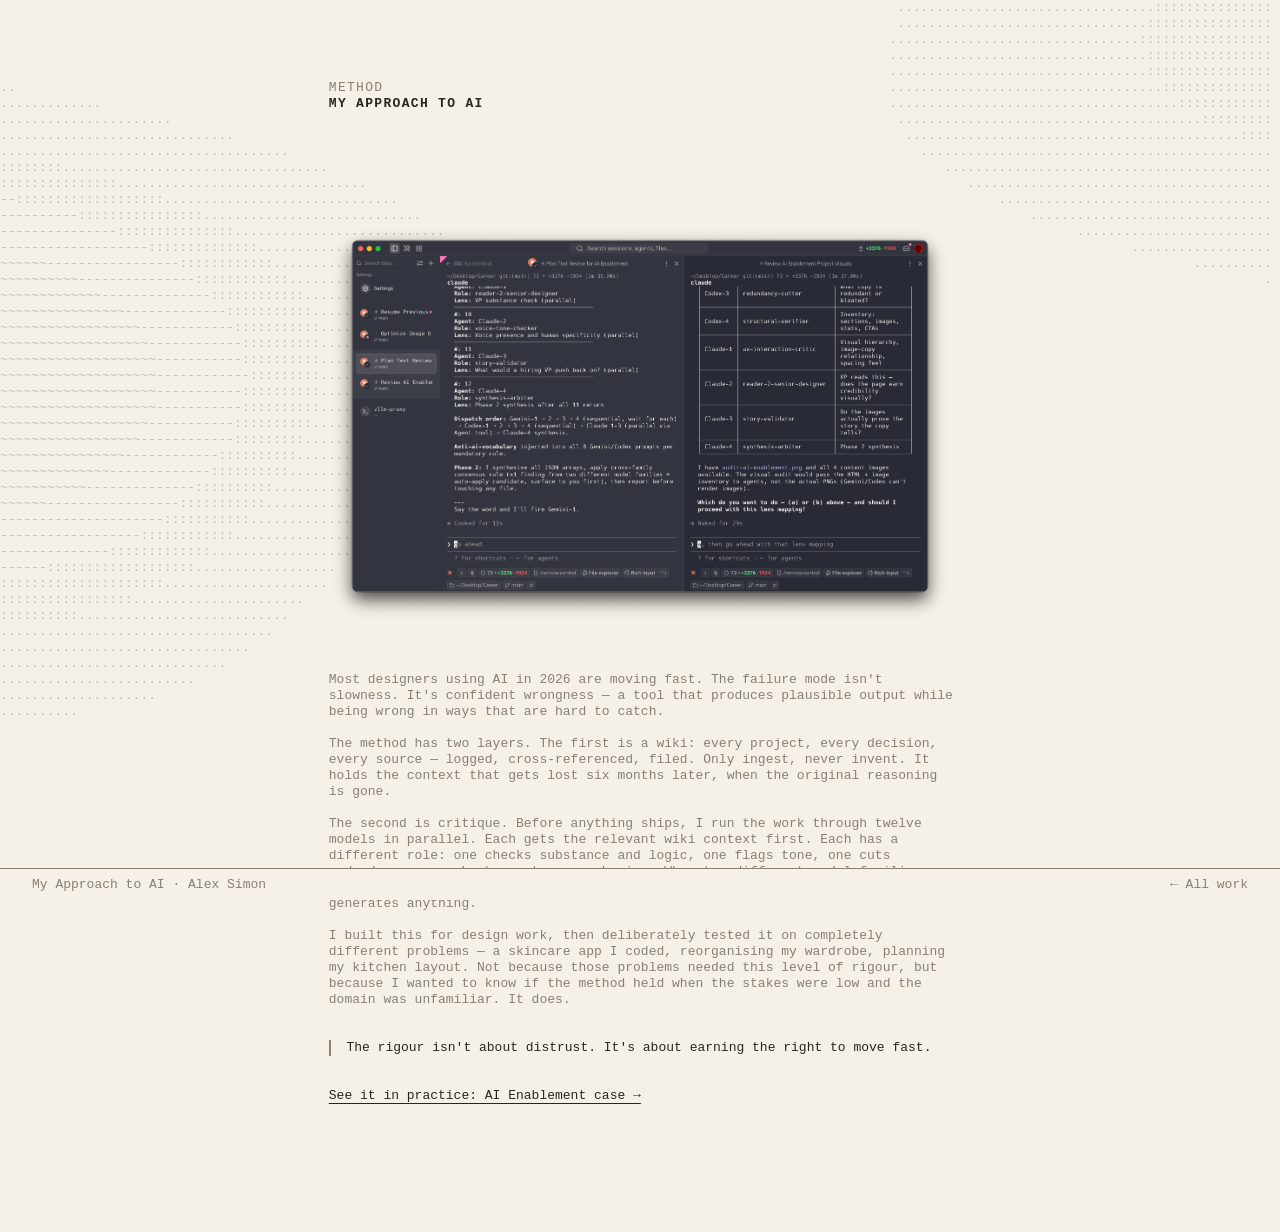
==== ai-approach.html @ 83e124fd "portfolio: initial ship — 6 pages, design system, password protection Co-Authored-By: Claude Sonnet " ====
<!DOCTYPE html>
<html lang="en">
<head>
  <meta charset="UTF-8">
  <meta name="viewport" content="width=device-width, initial-scale=1.0">
  <title>My Approach to AI — Alex Simon</title>
  <link rel="stylesheet" href="system.css">
  <style>
    html, body { position: relative; }
    /* ai-approach hero has no meta block — extra bottom padding to breathe */
    .hero { padding-bottom: 80px; }
    section:not(.full):not(.wide) { background: transparent; }
  </style>
</head>
<body>

<pre id="wind-global" aria-hidden="true" role="presentation"></pre>

<div class="page">

  <!-- HERO -->
  <div class="hero">
    <div class="hero-inner">
      <p class="hero-label"><span class="hero-text-bg">Method</span></p>
      <h1><span class="hero-text-bg scramble">My Approach to AI</span></h1>
    </div>
  </div>

  <!-- HERO IMAGE -->
  <section class="full">
    <div style="max-width:720px;margin:0 auto;padding:0 48px;box-sizing:border-box;">
      <img src="img-ai-enablement-claude-session.png" alt="Claude Code session — 12-agent parallel audit in progress, role assignments and dispatch order visible" style="width:100%;display:block;">
    </div>
  </section>

  <!-- CONTENT -->
  <section>
    <p><span class="hero-text-bg">Most designers using AI in 2026 are moving fast. The failure mode isn't slowness. It's confident wrongness — a tool that produces plausible output while being wrong in ways that are hard to catch.</span></p>

    <p><span class="hero-text-bg">The method has two layers. The first is a wiki: every project, every decision, every source — logged, cross-referenced, filed. Only ingest, never invent. It holds the context that gets lost six months later, when the original reasoning is gone.</span></p>

    <p><span class="hero-text-bg">The second is critique. Before anything ships, I run the work through twelve models in parallel. Each gets the relevant wiki context first. Each has a different role: one checks substance and logic, one flags tone, one cuts redundancy, one checks sentence mechanics. When two different model families flag the same issue, I fix it. When only one flags it, I decide. No model generates anything.</span></p>

    <p><span class="hero-text-bg">I built this for design work, then deliberately tested it on completely different problems — a skincare app I coded, reorganising my wardrobe, planning my kitchen layout. Not because those problems needed this level of rigour, but because I wanted to know if the method held when the stakes were low and the domain was unfamiliar. It does.</span></p>

    <div class="callout">
      <p><span class="hero-text-bg">The rigour isn't about distrust. It's about earning the right to move fast.</span></p>
    </div>

    <a href="ai-enablement.html" class="inline-link"><span class="hero-text-bg">See it in practice: AI Enablement case →</span></a>
  </section>

</div><!-- /page -->

<footer>
  <p>My Approach to AI · Alex Simon</p>
  <a href="index.html">← All work</a>
</footer>

<script src="wind.js"></script>
<script>
window.initCasePage({
  heroBasePadding: 80,
  wind: {
    chars:     [' ',' ',' ',' ',' ',' ',' ',' ',' ',' ',' ',' ','.','.',':','-','~','+'],
    threshold: 0.12,
    speed:     0.006
  }
});
</script>

</body>
</html>
---- system.css ----
/*
 * system.css — Portfolio Design System
 * Source of truth for all shared visual styles.
 * Reference: ai-enablement-v3.html
 *
 * PAGE-SPECIFIC overrides stay inline in each HTML file:
 *   - index-v3: body overflow:hidden, height:100%, #grid/#nav/#projects
 *   - case studies: hero/image section specifics, wind pre element
 */

*, *::before, *::after { box-sizing: border-box; margin: 0; padding: 0; }

/* ── TOKENS ──────────────────────────────────────────────────────── */
:root {
  --bg:    #f5f0e8;
  --field: #c8bfae;
  --mid:   #8a8070;
  --text:  #2a2520;
}

/* ── BASE ────────────────────────────────────────────────────────── */
html, body {
  width: 100%;
  background: var(--bg);
}

body {
  font-family: "SF Mono","Fira Mono","Consolas","Menlo",monospace;
  font-size: 13px;
  line-height: 16px;
  letter-spacing: 0;
  color: var(--mid);
  -webkit-font-smoothing: antialiased;
}

/* ── TYPOGRAPHY ──────────────────────────────────────────────────── */
h2 {
  font-size: 13px;
  font-weight: 600;
  text-transform: uppercase;
  letter-spacing: 0.1em;
  color: var(--mid);
  margin-bottom: 16px;
}

h3 {
  font-size: 13px;
  font-weight: 600;
  color: var(--text);
  margin-bottom: 16px;
}

h4 {
  font-size: 13px;
  font-weight: 600;
  color: var(--text);
  margin-bottom: 16px;
}

p {
  color: var(--mid);
  margin-bottom: 16px;
  line-height: 16px;
}

p:last-child { margin-bottom: 0; }

/* ── LINKS ───────────────────────────────────────────────────────── */
a { color: var(--text); text-decoration: none; }
a:hover { color: var(--mid); }

.inline-link {
  color: var(--text);
  text-decoration: underline;
  text-underline-offset: 4px;
  text-decoration-thickness: 1px;
}

/* ── WIND TEXT MASKING ───────────────────────────────────────────── */
/* Per-glyph background — lets wind show through margins between letters */
.hero-text-bg {
  display: inline;
  background: var(--bg);
  -webkit-box-decoration-break: clone;
  box-decoration-break: clone;
  padding: 0;
}

/* Scramble splits .hero-text-bg into per-char spans — carry bg through */
.scramble > span {
  background: var(--bg);
}

/* ── LAYOUT ──────────────────────────────────────────────────────── */
/* Case study sections */
section:not(.full):not(.wide) {
  max-width: 720px;
  margin-left: auto;
  margin-right: auto;
  padding-left: 48px;
  padding-right: 48px;
  background: transparent;
  padding-block: 48px;
}

section.wide {
  max-width: 1100px;
  margin-left: auto;
  margin-right: auto;
  padding-left: 48px;
  padding-right: 48px;
  padding-block: 80px;
}

section.full {
  padding: 0;
  max-width: none;
  width: 100%;
}

/* ── HERO (case pages) ───────────────────────────────────────────── */
.hero {
  width: 100%;
  padding-top: 80px;
  padding-bottom: 52px;
}

.hero-inner {
  max-width: 720px;
  margin-left: auto;
  margin-right: auto;
  background: transparent;
}

.hero-inner > * {
  display: block;
  margin-left: var(--snap-pad, 48px);
  margin-right: var(--snap-pad, 48px);
  background: transparent;
  line-height: 16px;
}

.hero-inner > .hero-meta {
  display: flex;
  margin-left: var(--snap-pad, 48px);
  margin-right: var(--snap-pad, 48px);
  background: transparent;
}

.hero-label {
  font-size: 13px;
  text-transform: uppercase;
  letter-spacing: 0.1em;
  color: var(--mid);
  margin-bottom: 0;
}

.hero h1 {
  font-size: 13px;
  font-weight: 600;
  text-transform: uppercase;
  letter-spacing: 0.1em;
  color: var(--text);
  margin-bottom: 32px;
}

.lead {
  color: var(--text);
  margin-bottom: 16px;
  line-height: 16px;
}

.hero-meta {
  display: flex;
  gap: 32px;
  padding-top: 32px;
}

.hero-meta-item {
  display: flex;
  flex-direction: column;
  gap: 0;
}

.hero-meta-label {
  text-transform: uppercase;
  letter-spacing: 0.08em;
  color: var(--mid);
}

.hero-meta-value {
  font-weight: 600;
  color: var(--text);
}

@media (max-width: 768px) {
  .hero { padding-left: 24px; padding-right: 24px; }
  .hero-meta { flex-direction: column; gap: 16px; }
}

/* ── WIND PRE (case pages) ───────────────────────────────────────── */
#wind-global {
  position: absolute;
  top: 0; left: 0;
  width: 100%;
  z-index: 0;
  pointer-events: none;
  user-select: none;
  color: var(--field);
  font-family: "SF Mono","Fira Mono","Consolas","Menlo",monospace;
  font-size: 13px;
  line-height: 16px;
  letter-spacing: 0;
  white-space: pre;
  overflow: hidden;
  margin: 0; padding: 0;
}

.page {
  position: relative;
  z-index: 1;
  padding: 0 0 80px;
  background: transparent;
}

/* ── FOOTER ──────────────────────────────────────────────────────── */
footer {
  position: fixed;
  bottom: 0;
  left: 0;
  right: 0;
  z-index: 2;
  background: var(--bg);
  border-top: 1px solid var(--mid);
  height: 32px;
  display: flex;
  align-items: center;
  justify-content: space-between;
  padding: 0 32px;
  font-size: 13px;
}

footer p { color: var(--mid); margin: 0; }
footer a { color: var(--mid); text-decoration: none; }
footer a:hover { color: var(--text); }

/* ── CASE NAVIGATION ─────────────────────────────────────────────── */
/* Sits above wind layer */
.case-nav {
  position: relative;
  z-index: 2;
  max-width: 720px;
  margin: 0 auto;
  padding: 48px 48px 80px;
  display: flex;
  align-items: center;
  gap: 16px;
}

.case-nav-next {
  color: var(--text);
  text-decoration: none;
  font-weight: 600;
  white-space: nowrap;
}

.case-nav-next:hover {
  text-decoration: underline;
  text-underline-offset: 3px;
}

.case-nav-sep {
  flex: 1 1 auto;
  position: relative;
  height: 16px;
  min-width: 32px;
}

.case-nav-sep::before {
  content: "";
  position: absolute;
  left: 0; right: 0;
  top: 7px;
  border-top: 1px solid var(--mid);
  opacity: 0.4;
}

.case-nav-sep::after {
  content: "//";
  position: absolute;
  right: 8px;
  top: 0;
  padding: 0 4px;
  color: var(--mid);
  background: var(--bg);
  opacity: 0.7;
}

.case-nav-agent {
  color: var(--mid);
  text-decoration: none;
  white-space: nowrap;
  display: inline-flex;
  align-items: baseline;
  gap: 4px;
}

.case-nav-agent:hover { color: var(--text); }

.case-nav-file {
  padding: 0 5px;
  background: var(--field);
  border: 1px solid var(--mid);
  color: var(--text);
  display: inline-flex;
  align-items: baseline;
  gap: 2px;
}

.case-nav-agent:hover .case-nav-file {
  background: var(--text);
  color: var(--bg);
  border-color: var(--text);
}

.case-nav-cursor {
  color: var(--mid);
  animation: blink 1s step-end infinite;
}

.case-nav-agent:hover .case-nav-file .case-nav-cursor {
  color: var(--bg);
  animation: none;
  opacity: 0;
}

@keyframes blink {
  0%, 100% { opacity: 1; }
  50% { opacity: 0; }
}

@media (max-width: 760px) {
  .case-nav {
    flex-direction: column;
    align-items: flex-start;
    gap: 12px;
    padding: 32px 24px 72px;
  }
  .case-nav-sep { display: none; }
}

/* ── CALLOUT ─────────────────────────────────────────────────────── */
.callout {
  border-left: 2px solid var(--mid);
  padding-left: 2ch;
  color: var(--text);
  margin: 32px 0;
}

.callout p {
  color: var(--text);
  margin: 0;
}

/* ── BLOCKQUOTE ──────────────────────────────────────────────────── */
blockquote {
  border-left: 1px dashed var(--mid);
  padding-left: 2ch;
  margin: 32px 0;
}

blockquote p {
  color: var(--text);
  font-style: normal;
  margin: 0;
}

/* ── STAT ROW ────────────────────────────────────────────────────── */
.stat-row {
  display: grid;
  grid-template-columns: repeat(3, 1fr);
  gap: 1px;
  background: var(--mid);
  outline: 1px solid var(--mid);
  margin: 32px 0;
}

.stat {
  background: var(--bg);
  padding: 32px;
  display: flex;
  flex-direction: column;
  gap: 16px;
}

.stat-number {
  font-size: 13px;
  font-weight: 600;
  color: var(--text);
}

.stat-label { color: var(--mid); }

/* ── IMAGE PAIR ──────────────────────────────────────────────────── */
.image-pair {
  display: grid;
  grid-template-columns: 1fr 1fr;
  gap: 1px;
  background: var(--mid);
  outline: 1px solid var(--mid);
  margin: 0;
}

.image-pair img {
  width: 100%;
  height: auto;
  display: block;
}

@media (max-width: 768px) {
  .image-pair { grid-template-columns: 1fr; }
}

/* ── WORKSTREAM GRID ─────────────────────────────────────────────── */
.workstream-grid {
  display: grid;
  grid-template-columns: repeat(2, 1fr);
  gap: 1px;
  background: var(--mid);
  outline: 1px solid var(--mid);
  margin: 32px 0;
}

.workstream {
  background: var(--bg);
  padding: 32px;
}

.workstream-number {
  text-transform: uppercase;
  letter-spacing: 0.08em;
  color: var(--mid);
  margin-bottom: 16px;
}

/* ── IMAGE PLACEHOLDER ───────────────────────────────────────────── */
.image-placeholder {
  width: 100%;
  display: flex;
  align-items: center;
  justify-content: center;
  background: var(--bg);
  border: 1px solid var(--mid);
  color: var(--mid);
  font-family: inherit;
  font-size: 13px;
  letter-spacing: 0.05em;
  aspect-ratio: 16/9;
}

.image-placeholder.tall { aspect-ratio: 4/3; }

/* ── TWO COL ─────────────────────────────────────────────────────── */
.two-col {
  display: grid;
  grid-template-columns: 1fr 1fr;
  gap: 48px;
  align-items: start;
}

/* ── REDUCED MOTION ──────────────────────────────────────────────── */
@media (prefers-reduced-motion: reduce) {
  /* Pages should pause wind animation when this fires.
     JS checks this via window.matchMedia('(prefers-reduced-motion: reduce)') */
  * { transition: none !important; animation: none !important; }
}

/* ── RESPONSIVE ──────────────────────────────────────────────────── */
@media (max-width: 768px) {
  section:not(.full):not(.wide) { padding-left: 24px; padding-right: 24px; }
  .stat-row { grid-template-columns: 1fr; }
  .workstream-grid { grid-template-columns: 1fr; }
  .two-col { grid-template-columns: 1fr; gap: 32px; }
  footer { padding: 0 16px; }
}

/* ── PASSWORD OVERLAY ────────────────────────────────────────────── */
#pw-overlay {
  position: fixed;
  inset: 0;
  z-index: 9999;
  background: var(--bg);
  display: flex;
  align-items: center;
  justify-content: center;
  font-family: "SF Mono","Fira Mono","Consolas","Menlo",monospace;
  font-size: 13px;
  line-height: 16px;
}

#pw-box {
  display: flex;
  flex-direction: column;
  align-items: center;
  gap: 16px;
  cursor: text;
}

#pw-label {
  color: var(--mid);
  text-transform: uppercase;
  letter-spacing: 0.1em;
  font-size: 11px;
}

#pw-input {
  background: transparent;
  border: none;
  border-bottom: 1px solid var(--mid);
  outline: none;
  color: var(--text);
  font-family: inherit;
  font-size: 13px;
  line-height: 16px;
  text-align: center;
  width: 200px;
  padding: 4px 0;
  caret-color: var(--text);
}

#pw-input:focus {
  border-bottom-color: var(--text);
}

#pw-error {
  color: var(--mid);
  font-size: 11px;
  letter-spacing: 0.05em;
  min-height: 16px;
}

/* ── CASE NAVIGATION BOXES ───────────────────────────────────────── */
.case-nav-boxes {
  position: relative;
  z-index: 2;
  max-width: 720px;
  margin: 0 auto;
  padding: 48px 48px 80px;
  display: grid;
  grid-template-columns: 1fr 1fr;
  gap: 12px;
}

.case-nav-box {
  display: flex;
  flex-direction: column;
  border: 1px solid var(--field);
  padding: 24px;
  text-decoration: none;
  color: var(--text);
}

.case-nav-box:hover { border-color: var(--mid); }

.case-nav-box-label {
  font-size: 11px;
  text-transform: uppercase;
  letter-spacing: 0.08em;
  color: var(--mid);
  margin-bottom: 12px;
}

.case-nav-box-title {
  font-weight: 600;
  color: var(--text);
  margin-bottom: 12px;
}

.case-nav-box-desc {
  color: var(--mid);
  line-height: 16px;
}

@media (max-width: 600px) {
  .case-nav-boxes {
    grid-template-columns: 1fr;
    padding: 32px 24px 72px;
  }
}
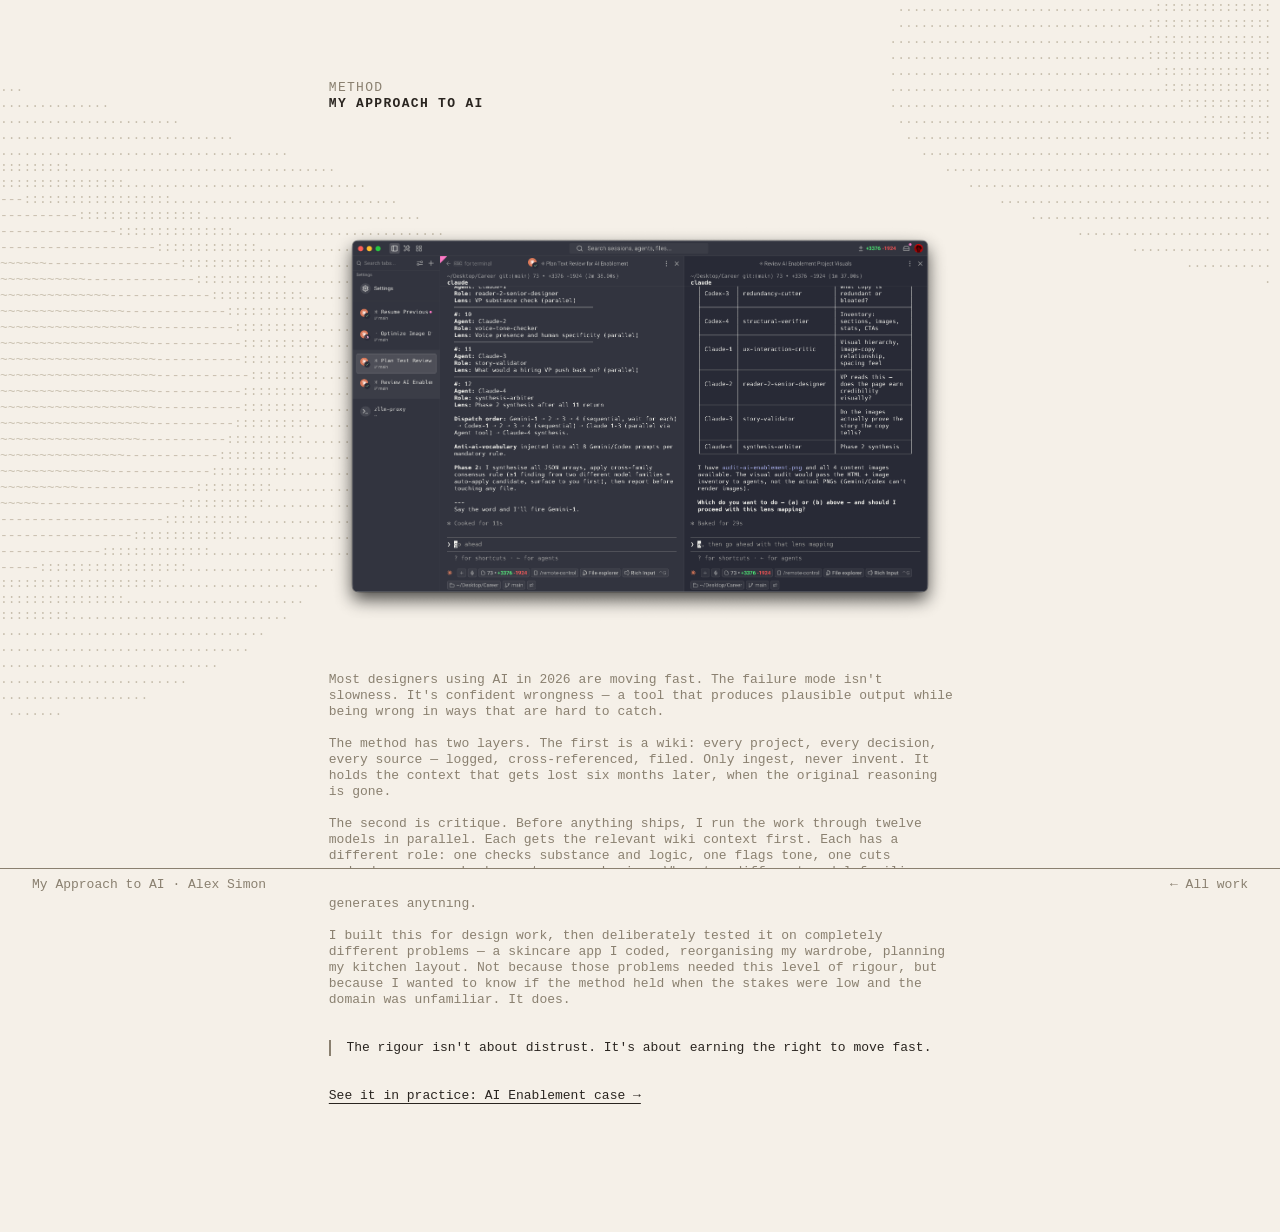
==== commit c1841b51: "portfolio: footer home link, alex-simon.md added, case nav redesign Co-Authored-By: Claude Sonnet 4." ====
--- a/ai-approach.html
+++ b/ai-approach.html
@@ -5,6 +5,7 @@
   <meta name="viewport" content="width=device-width, initial-scale=1.0">
   <title>My Approach to AI — Alex Simon</title>
   <link rel="stylesheet" href="system.css">
+  <link rel="icon" type="image/svg+xml" href="favicon.svg">
   <style>
     html, body { position: relative; }
     /* ai-approach hero has no meta block — extra bottom padding to breathe */
@@ -28,7 +29,7 @@
 
   <!-- HERO IMAGE -->
   <section class="full">
-    <div style="max-width:720px;margin:0 auto;padding:0 48px;box-sizing:border-box;">
+    <div class="full-inner">
       <img src="img-ai-enablement-claude-session.png" alt="Claude Code session — 12-agent parallel audit in progress, role assignments and dispatch order visible" style="width:100%;display:block;">
     </div>
   </section>
--- a/system.css
+++ b/system.css
@@ -476,12 +476,23 @@
 }
 
 /* ── RESPONSIVE ──────────────────────────────────────────────────── */
+/* ── FULL-SECTION INNER WRAPPER ──────────────────────────────────── */
+.full-inner {
+  max-width: 720px;
+  margin: 0 auto;
+  padding: 0 48px;
+  box-sizing: border-box;
+}
+
 @media (max-width: 768px) {
+  .hero { padding-top: 48px; }
   section:not(.full):not(.wide) { padding-left: 24px; padding-right: 24px; }
   .stat-row { grid-template-columns: 1fr; }
   .workstream-grid { grid-template-columns: 1fr; }
   .two-col { grid-template-columns: 1fr; gap: 32px; }
   footer { padding: 0 16px; }
+  .full-inner { padding: 0 24px; }
+  .full-inner.gif-grid { grid-template-columns: 1fr !important; }
 }
 
 /* ── PASSWORD OVERLAY ────────────────────────────────────────────── */
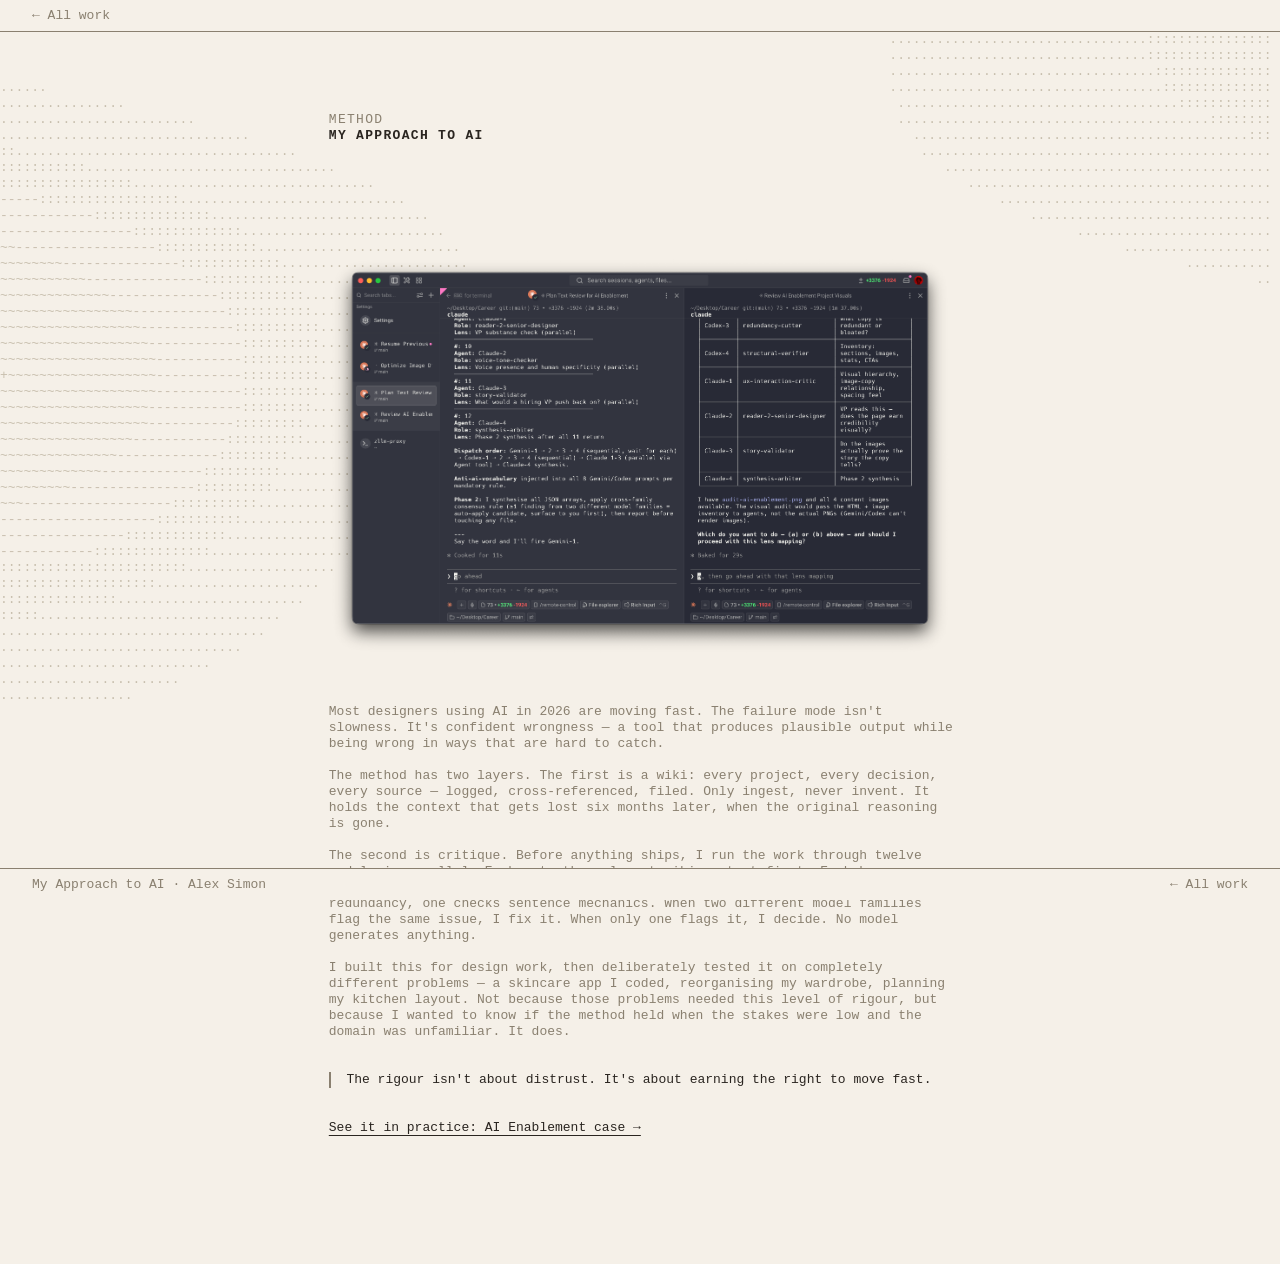
==== commit c84c57cf: "portfolio: add top nav bar + fix footer home links - system.css: add .top-nav (fixed, top:0, 32px, m" ====
--- a/ai-approach.html
+++ b/ai-approach.html
@@ -16,6 +16,8 @@
 <body>
 
 <pre id="wind-global" aria-hidden="true" role="presentation"></pre>
+
+<nav class="top-nav"><a href="index.html">← All work</a></nav>
 
 <div class="page">
 
@@ -54,7 +56,7 @@
 </div><!-- /page -->
 
 <footer>
-  <p>My Approach to AI · Alex Simon</p>
+  <p>My Approach to AI · <a href="index.html">Alex Simon</a></p>
   <a href="index.html">← All work</a>
 </footer>
 
--- a/system.css
+++ b/system.css
@@ -121,7 +121,7 @@
 /* ── HERO (case pages) ───────────────────────────────────────────── */
 .hero {
   width: 100%;
-  padding-top: 80px;
+  padding-top: 112px;
   padding-bottom: 52px;
 }
 
@@ -223,6 +223,29 @@
   background: transparent;
 }
 
+/* ── TOP NAV ─────────────────────────────────────────────────────── */
+.top-nav {
+  position: fixed;
+  top: 0;
+  left: 0;
+  right: 0;
+  z-index: 2;
+  background: var(--bg);
+  border-bottom: 1px solid var(--mid);
+  height: 32px;
+  display: flex;
+  align-items: center;
+  padding: 0 32px;
+  font-size: 13px;
+}
+
+.top-nav a { color: var(--mid); text-decoration: none; }
+.top-nav a:hover { color: var(--text); }
+
+@media (max-width: 768px) {
+  .top-nav { padding: 0 16px; }
+}
+
 /* ── FOOTER ──────────────────────────────────────────────────────── */
 footer {
   position: fixed;
@@ -485,7 +508,7 @@
 }
 
 @media (max-width: 768px) {
-  .hero { padding-top: 48px; }
+  .hero { padding-top: 80px; }
   section:not(.full):not(.wide) { padding-left: 24px; padding-right: 24px; }
   .stat-row { grid-template-columns: 1fr; }
   .workstream-grid { grid-template-columns: 1fr; }
